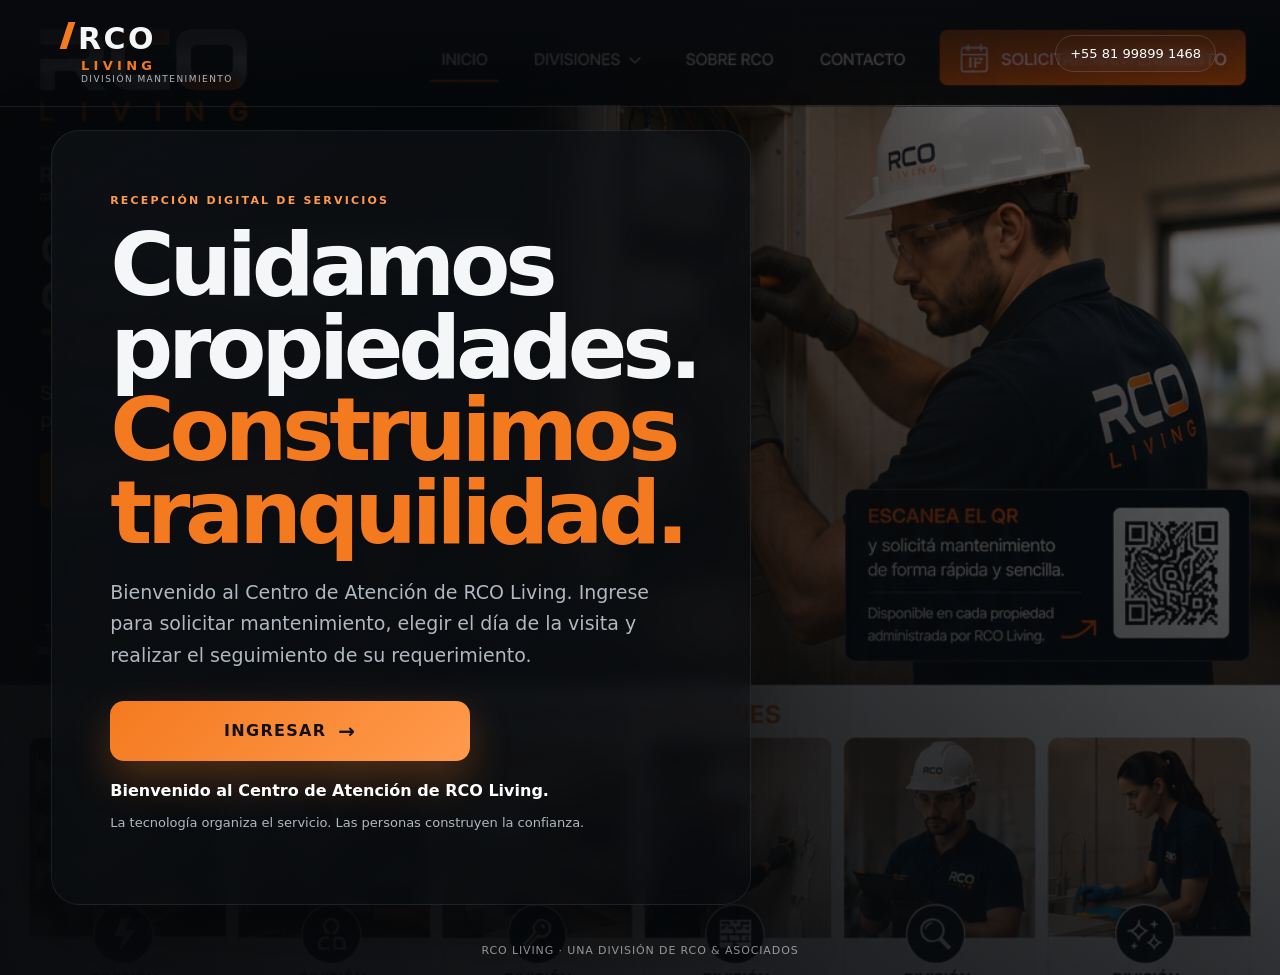
==== index.html @ e739c93b "Add files via upload" ====
<!DOCTYPE html>
<html lang="es">
<head>
  <meta charset="UTF-8" />
  <meta name="viewport" content="width=device-width, initial-scale=1.0" />
  <meta name="theme-color" content="#080a0d" />
  <title>RCO Living | División Mantenimiento</title>
  <style>
    :root {
      --bg: #080a0d;
      --orange: #f47a20;
      --orange2: #ff9a4d;
      --text: #f5f6f7;
      --muted: #b2b8bf;
      font-family: Inter, ui-sans-serif, system-ui, -apple-system, BlinkMacSystemFont, "Segoe UI", sans-serif;
    }
    * { box-sizing: border-box; }
    html, body { margin: 0; min-height: 100%; background: var(--bg); color: var(--text); }
    body { overflow-x: hidden; }
    .landing {
      min-height: 100vh;
      position: relative;
      display: grid;
      place-items: center;
      isolation: isolate;
      background:
        linear-gradient(90deg, rgba(5,7,9,.94) 0%, rgba(5,7,9,.77) 42%, rgba(5,7,9,.35) 100%),
        radial-gradient(circle at 65% 25%, rgba(244,122,32,.12), transparent 34%),
        url("portada-rco-living.png") center top / cover no-repeat;
    }
    .landing::after {
      content: "";
      position: absolute;
      inset: 0;
      background: linear-gradient(180deg, rgba(8,10,13,.16), rgba(8,10,13,.72));
      z-index: -1;
    }
    .top {
      position: absolute;
      top: 0;
      left: 0;
      right: 0;
      display: flex;
      justify-content: space-between;
      align-items: center;
      padding: 22px max(5vw, 24px);
      border-bottom: 1px solid rgba(255,255,255,.08);
      background: linear-gradient(180deg, rgba(8,10,13,.82), transparent);
    }
    .brand { display: grid; line-height: 1; }
    .brand-rco { font-size: 30px; letter-spacing: .08em; font-weight: 900; }
    .brand-rco i {
      display: inline-block; width: 7px; height: 27px; margin-right: 7px;
      transform: skew(-18deg); background: var(--orange);
    }
    .brand-living {
      margin: 5px 0 3px 17px; color: var(--orange); font-weight: 800;
      letter-spacing: .33em; font-size: 13px;
    }
    .brand small {
      margin-left: 17px; color: var(--muted); font-size: 9px;
      letter-spacing: .16em; text-transform: uppercase;
    }
    .phone { color: #fff; font-size: 13px; border: 1px solid rgba(255,255,255,.14); padding: 10px 14px; border-radius: 999px; text-decoration: none; backdrop-filter: blur(8px); }
    .content {
      width: min(1180px, 92vw);
      padding: 130px 0 70px;
      display: grid;
      grid-template-columns: minmax(0, 700px) 1fr;
      align-items: center;
      gap: 40px;
    }
    .copy {
      max-width: 700px;
      padding: clamp(28px, 5vw, 58px);
      border: 1px solid rgba(255,255,255,.08);
      background: linear-gradient(145deg, rgba(14,17,21,.84), rgba(9,11,14,.53));
      box-shadow: 0 30px 90px rgba(0,0,0,.35);
      backdrop-filter: blur(10px);
      border-radius: 28px;
    }
    .eyebrow {
      color: var(--orange2); text-transform: uppercase; letter-spacing: .2em;
      font-size: 11px; font-weight: 800;
    }
    h1 {
      margin: 16px 0 22px;
      font-size: clamp(48px, 7vw, 88px);
      line-height: .94;
      letter-spacing: -.06em;
    }
    h1 strong { color: var(--orange); }
    .lead {
      max-width: 620px;
      color: var(--muted);
      font-size: clamp(16px, 2vw, 19px);
      line-height: 1.65;
      margin: 0 0 30px;
    }
    .enter {
      display: inline-flex;
      align-items: center;
      justify-content: center;
      min-width: min(360px, 100%);
      padding: 18px 34px;
      border-radius: 14px;
      color: #111;
      background: linear-gradient(135deg, var(--orange), var(--orange2));
      font-weight: 900;
      letter-spacing: .08em;
      text-decoration: none;
      box-shadow: 0 18px 40px rgba(244,122,32,.28);
      transition: transform .22s ease, box-shadow .22s ease;
    }
    .enter:hover { transform: translateY(-3px); box-shadow: 0 24px 52px rgba(244,122,32,.36); }
    .enter span { margin-left: 12px; font-size: 20px; }
    .welcome { margin: 20px 0 6px; color: #fff; font-weight: 700; }
    .motto { color: var(--muted); font-size: 13px; line-height: 1.55; max-width: 540px; }
    .bottom-note {
      position: absolute;
      bottom: 18px;
      left: 50%;
      transform: translateX(-50%);
      color: rgba(255,255,255,.55);
      font-size: 11px;
      letter-spacing: .08em;
      text-transform: uppercase;
      text-align: center;
      width: 90%;
    }
    .fade { animation: reveal .85s ease both; }
    @keyframes reveal {
      from { opacity: 0; transform: translateY(16px); }
      to { opacity: 1; transform: none; }
    }
    @media (max-width: 760px) {
      .landing {
        background:
          linear-gradient(180deg, rgba(5,7,9,.68), rgba(5,7,9,.94)),
          url("portada-rco-living.png") center top / cover no-repeat;
      }
      .phone { font-size: 0; width: 42px; height: 42px; padding: 0; display: grid; place-items: center; }
      .phone::after { content: "◉"; font-size: 20px; color: var(--orange); }
      .content { grid-template-columns: 1fr; padding-top: 120px; }
      .copy { padding: 28px 22px; }
      h1 { font-size: 52px; }
      .bottom-note { display: none; }
    }
  </style>
</head>
<body>
  <main class="landing">
    <header class="top">
      <div class="brand" aria-label="RCO Living">
        <span class="brand-rco"><i></i>RCO</span>
        <span class="brand-living">LIVING</span>
        <small>División Mantenimiento</small>
      </div>
      <a class="phone" href="tel:+5581998991468">+55 81 99899 1468</a>
    </header>

    <section class="content">
      <div class="copy fade">
        <span class="eyebrow">Recepción digital de servicios</span>
        <h1>Cuidamos propiedades.<br><strong>Construimos tranquilidad.</strong></h1>
        <p class="lead">
          Bienvenido al Centro de Atención de RCO Living. Ingrese para solicitar mantenimiento,
          elegir el día de la visita y realizar el seguimiento de su requerimiento.
        </p>

        <a id="enterButton" class="enter" href="solicitud.html">
          INGRESAR <span>→</span>
        </a>

        <p class="welcome">Bienvenido al Centro de Atención de RCO Living.</p>
        <p class="motto">La tecnología organiza el servicio. Las personas construyen la confianza.</p>
      </div>
    </section>

    <div class="bottom-note">RCO Living · Una división de RCO & Asociados</div>
  </main>

  <script>
    const params = new URLSearchParams(location.search);
    const property = params.get("propiedad");
    const button = document.getElementById("enterButton");
    if (property) {
      button.textContent = "INGRESAR AL CENTRO DE ATENCIÓN →";
      button.href = `solicitud.html?propiedad=${encodeURIComponent(property)}`;
    }
  </script>
</body>
</html>
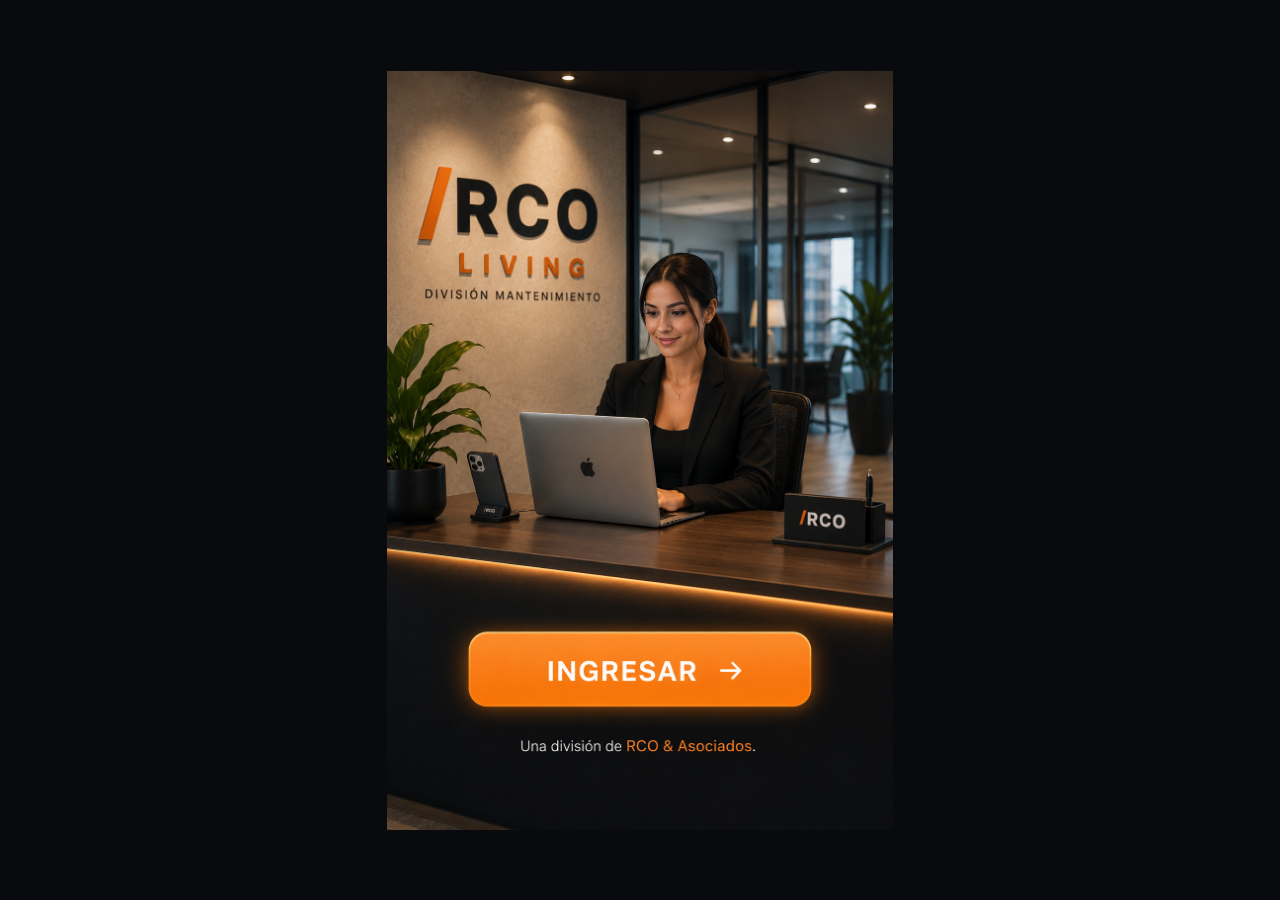
==== commit 4001c05d: "Add files via upload" ====
--- a/index.html
+++ b/index.html
@@ -1,193 +1,31 @@
 <!DOCTYPE html>
 <html lang="es">
 <head>
-  <meta charset="UTF-8" />
-  <meta name="viewport" content="width=device-width, initial-scale=1.0" />
-  <meta name="theme-color" content="#080a0d" />
-  <title>RCO Living | División Mantenimiento</title>
+  <meta charset="UTF-8">
+  <meta name="viewport" content="width=device-width, initial-scale=1">
+  <title>RCO Living</title>
   <style>
-    :root {
-      --bg: #080a0d;
-      --orange: #f47a20;
-      --orange2: #ff9a4d;
-      --text: #f5f6f7;
-      --muted: #b2b8bf;
-      font-family: Inter, ui-sans-serif, system-ui, -apple-system, BlinkMacSystemFont, "Segoe UI", sans-serif;
+    *{box-sizing:border-box}
+    html,body{margin:0;min-height:100%;background:#080a0d;font-family:Inter,Arial,sans-serif}
+    .cover{min-height:100vh;display:grid;place-items:center;background:#080a0d;padding:0}
+    .poster{position:relative;width:min(100vw,768px);aspect-ratio:768/1365;background:url("portada-oficial.png") center/contain no-repeat}
+    .enter-hit{
+      position:absolute;left:16%;right:16%;top:73%;height:10%;
+      border:0;border-radius:26px;background:transparent;cursor:pointer;
+      text-indent:-9999px;overflow:hidden;
     }
-    * { box-sizing: border-box; }
-    html, body { margin: 0; min-height: 100%; background: var(--bg); color: var(--text); }
-    body { overflow-x: hidden; }
-    .landing {
-      min-height: 100vh;
-      position: relative;
-      display: grid;
-      place-items: center;
-      isolation: isolate;
-      background:
-        linear-gradient(90deg, rgba(5,7,9,.94) 0%, rgba(5,7,9,.77) 42%, rgba(5,7,9,.35) 100%),
-        radial-gradient(circle at 65% 25%, rgba(244,122,32,.12), transparent 34%),
-        url("portada-rco-living.png") center top / cover no-repeat;
-    }
-    .landing::after {
-      content: "";
-      position: absolute;
-      inset: 0;
-      background: linear-gradient(180deg, rgba(8,10,13,.16), rgba(8,10,13,.72));
-      z-index: -1;
-    }
-    .top {
-      position: absolute;
-      top: 0;
-      left: 0;
-      right: 0;
-      display: flex;
-      justify-content: space-between;
-      align-items: center;
-      padding: 22px max(5vw, 24px);
-      border-bottom: 1px solid rgba(255,255,255,.08);
-      background: linear-gradient(180deg, rgba(8,10,13,.82), transparent);
-    }
-    .brand { display: grid; line-height: 1; }
-    .brand-rco { font-size: 30px; letter-spacing: .08em; font-weight: 900; }
-    .brand-rco i {
-      display: inline-block; width: 7px; height: 27px; margin-right: 7px;
-      transform: skew(-18deg); background: var(--orange);
-    }
-    .brand-living {
-      margin: 5px 0 3px 17px; color: var(--orange); font-weight: 800;
-      letter-spacing: .33em; font-size: 13px;
-    }
-    .brand small {
-      margin-left: 17px; color: var(--muted); font-size: 9px;
-      letter-spacing: .16em; text-transform: uppercase;
-    }
-    .phone { color: #fff; font-size: 13px; border: 1px solid rgba(255,255,255,.14); padding: 10px 14px; border-radius: 999px; text-decoration: none; backdrop-filter: blur(8px); }
-    .content {
-      width: min(1180px, 92vw);
-      padding: 130px 0 70px;
-      display: grid;
-      grid-template-columns: minmax(0, 700px) 1fr;
-      align-items: center;
-      gap: 40px;
-    }
-    .copy {
-      max-width: 700px;
-      padding: clamp(28px, 5vw, 58px);
-      border: 1px solid rgba(255,255,255,.08);
-      background: linear-gradient(145deg, rgba(14,17,21,.84), rgba(9,11,14,.53));
-      box-shadow: 0 30px 90px rgba(0,0,0,.35);
-      backdrop-filter: blur(10px);
-      border-radius: 28px;
-    }
-    .eyebrow {
-      color: var(--orange2); text-transform: uppercase; letter-spacing: .2em;
-      font-size: 11px; font-weight: 800;
-    }
-    h1 {
-      margin: 16px 0 22px;
-      font-size: clamp(48px, 7vw, 88px);
-      line-height: .94;
-      letter-spacing: -.06em;
-    }
-    h1 strong { color: var(--orange); }
-    .lead {
-      max-width: 620px;
-      color: var(--muted);
-      font-size: clamp(16px, 2vw, 19px);
-      line-height: 1.65;
-      margin: 0 0 30px;
-    }
-    .enter {
-      display: inline-flex;
-      align-items: center;
-      justify-content: center;
-      min-width: min(360px, 100%);
-      padding: 18px 34px;
-      border-radius: 14px;
-      color: #111;
-      background: linear-gradient(135deg, var(--orange), var(--orange2));
-      font-weight: 900;
-      letter-spacing: .08em;
-      text-decoration: none;
-      box-shadow: 0 18px 40px rgba(244,122,32,.28);
-      transition: transform .22s ease, box-shadow .22s ease;
-    }
-    .enter:hover { transform: translateY(-3px); box-shadow: 0 24px 52px rgba(244,122,32,.36); }
-    .enter span { margin-left: 12px; font-size: 20px; }
-    .welcome { margin: 20px 0 6px; color: #fff; font-weight: 700; }
-    .motto { color: var(--muted); font-size: 13px; line-height: 1.55; max-width: 540px; }
-    .bottom-note {
-      position: absolute;
-      bottom: 18px;
-      left: 50%;
-      transform: translateX(-50%);
-      color: rgba(255,255,255,.55);
-      font-size: 11px;
-      letter-spacing: .08em;
-      text-transform: uppercase;
-      text-align: center;
-      width: 90%;
-    }
-    .fade { animation: reveal .85s ease both; }
-    @keyframes reveal {
-      from { opacity: 0; transform: translateY(16px); }
-      to { opacity: 1; transform: none; }
-    }
-    @media (max-width: 760px) {
-      .landing {
-        background:
-          linear-gradient(180deg, rgba(5,7,9,.68), rgba(5,7,9,.94)),
-          url("portada-rco-living.png") center top / cover no-repeat;
-      }
-      .phone { font-size: 0; width: 42px; height: 42px; padding: 0; display: grid; place-items: center; }
-      .phone::after { content: "◉"; font-size: 20px; color: var(--orange); }
-      .content { grid-template-columns: 1fr; padding-top: 120px; }
-      .copy { padding: 28px 22px; }
-      h1 { font-size: 52px; }
-      .bottom-note { display: none; }
+    .enter-hit:focus-visible{outline:4px solid #fff;outline-offset:5px}
+    .enter-hit:active{transform:scale(.985)}
+    @media(min-width:900px){
+      .poster{height:100vh;width:auto;max-width:100vw}
     }
   </style>
 </head>
 <body>
-  <main class="landing">
-    <header class="top">
-      <div class="brand" aria-label="RCO Living">
-        <span class="brand-rco"><i></i>RCO</span>
-        <span class="brand-living">LIVING</span>
-        <small>División Mantenimiento</small>
-      </div>
-      <a class="phone" href="tel:+5581998991468">+55 81 99899 1468</a>
-    </header>
-
-    <section class="content">
-      <div class="copy fade">
-        <span class="eyebrow">Recepción digital de servicios</span>
-        <h1>Cuidamos propiedades.<br><strong>Construimos tranquilidad.</strong></h1>
-        <p class="lead">
-          Bienvenido al Centro de Atención de RCO Living. Ingrese para solicitar mantenimiento,
-          elegir el día de la visita y realizar el seguimiento de su requerimiento.
-        </p>
-
-        <a id="enterButton" class="enter" href="solicitud.html">
-          INGRESAR <span>→</span>
-        </a>
-
-        <p class="welcome">Bienvenido al Centro de Atención de RCO Living.</p>
-        <p class="motto">La tecnología organiza el servicio. Las personas construyen la confianza.</p>
-      </div>
+  <main class="cover">
+    <section class="poster" aria-label="Portada oficial RCO Living">
+      <a class="enter-hit" href="acceso.html" aria-label="Ingresar al Centro de Atención de RCO Living">Ingresar</a>
     </section>
-
-    <div class="bottom-note">RCO Living · Una división de RCO & Asociados</div>
   </main>
-
-  <script>
-    const params = new URLSearchParams(location.search);
-    const property = params.get("propiedad");
-    const button = document.getElementById("enterButton");
-    if (property) {
-      button.textContent = "INGRESAR AL CENTRO DE ATENCIÓN →";
-      button.href = `solicitud.html?propiedad=${encodeURIComponent(property)}`;
-    }
-  </script>
 </body>
 </html>
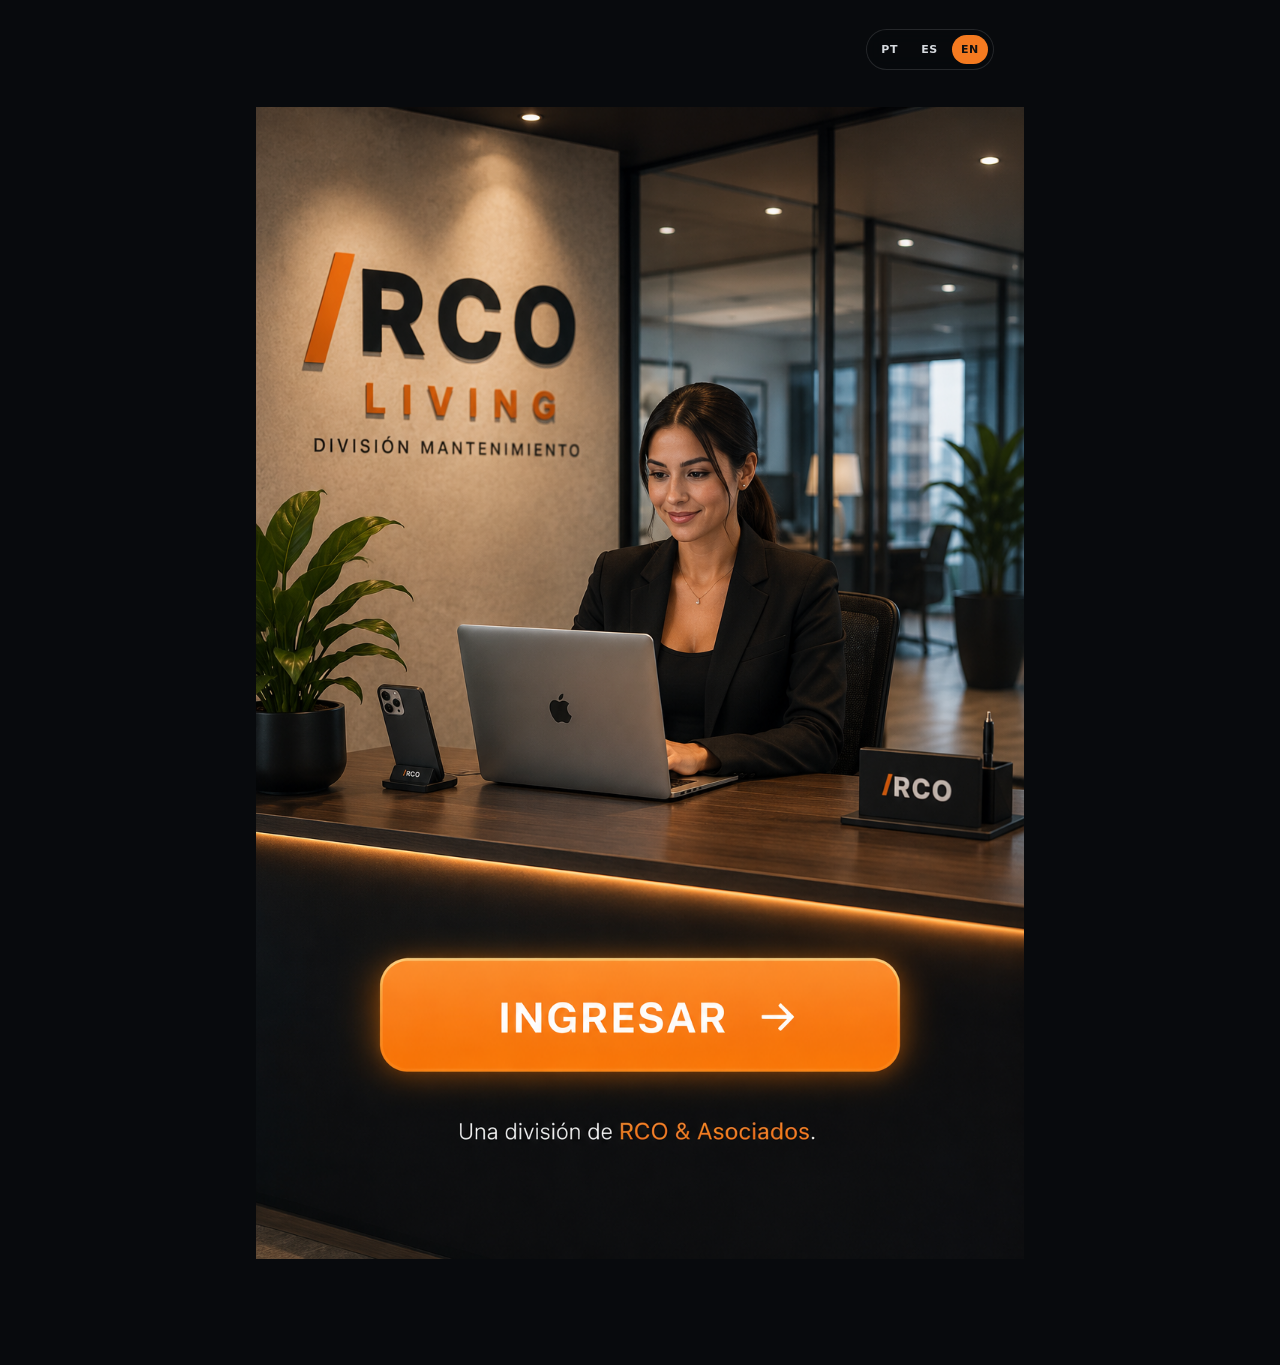
==== commit 21b001db: "Add files via upload" ====
--- a/index.html
+++ b/index.html
@@ -3,29 +3,29 @@
 <head>
   <meta charset="UTF-8">
   <meta name="viewport" content="width=device-width, initial-scale=1">
+  <meta name="theme-color" content="#080a0d">
   <title>RCO Living</title>
-  <style>
-    *{box-sizing:border-box}
-    html,body{margin:0;min-height:100%;background:#080a0d;font-family:Inter,Arial,sans-serif}
-    .cover{min-height:100vh;display:grid;place-items:center;background:#080a0d;padding:0}
-    .poster{position:relative;width:min(100vw,768px);aspect-ratio:768/1365;background:url("portada-oficial.png") center/contain no-repeat}
-    .enter-hit{
-      position:absolute;left:16%;right:16%;top:73%;height:10%;
-      border:0;border-radius:26px;background:transparent;cursor:pointer;
-      text-indent:-9999px;overflow:hidden;
-    }
-    .enter-hit:focus-visible{outline:4px solid #fff;outline-offset:5px}
-    .enter-hit:active{transform:scale(.985)}
-    @media(min-width:900px){
-      .poster{height:100vh;width:auto;max-width:100vw}
-    }
-  </style>
+  <link rel="stylesheet" href="sistema.css">
 </head>
-<body>
+<body class="landing-body">
   <main class="cover">
-    <section class="poster" aria-label="Portada oficial RCO Living">
-      <a class="enter-hit" href="acceso.html" aria-label="Ingresar al Centro de Atención de RCO Living">Ingresar</a>
+    <section class="poster" aria-label="RCO Living">
+      <div class="lang-floating" aria-label="Selector de idioma">
+        <button data-lang="pt">PT</button>
+        <button data-lang="es">ES</button>
+        <button data-lang="en">EN</button>
+      </div>
+      <a class="enter-hit" href="acceso.html" data-i18n-aria="enterAria">
+        <span data-i18n="enter">INGRESAR</span>
+      </a>
     </section>
   </main>
+  <script src="i18n.js"></script>
+  <script>
+    RCO_I18N.init();
+    const link = document.querySelector('.enter-hit');
+    const params = new URLSearchParams(location.search);
+    if (params.get('propiedad')) link.href = `acceso.html?propiedad=${encodeURIComponent(params.get('propiedad'))}`;
+  </script>
 </body>
 </html>
--- a/sistema.css
+++ b/sistema.css
@@ -0,0 +1,56 @@
+:root{
+  --bg:#080a0d;--panel:#11151a;--panel2:#171c22;--text:#f4f5f6;
+  --muted:#aab0b7;--line:rgba(255,255,255,.10);--orange:#f47a20;
+  --orange2:#ff9a4d;--red:#e73535;--green:#3bb273;--yellow:#e7b44b;
+  --shadow:0 24px 70px rgba(0,0,0,.35);
+  font-family:Inter,ui-sans-serif,system-ui,-apple-system,BlinkMacSystemFont,"Segoe UI",sans-serif
+}
+*{box-sizing:border-box}html{scroll-behavior:smooth}body{margin:0;background:radial-gradient(circle at 70% 0,rgba(244,122,32,.08),transparent 30%),var(--bg);color:var(--text)}
+a{color:inherit;text-decoration:none}button,input,textarea,select{font:inherit}
+.landing-body{overflow-x:hidden}
+.cover{min-height:100vh;display:grid;place-items:center;background:#080a0d}
+.poster{position:relative;width:min(100vw,768px);aspect-ratio:768/1365;background:url("portada-oficial.png") center/contain no-repeat}
+.enter-hit{position:absolute;left:16%;right:16%;top:73%;height:10%;border:0;border-radius:26px;background:transparent;cursor:pointer;text-indent:-9999px;overflow:hidden}
+.enter-hit:focus-visible{outline:4px solid #fff;outline-offset:5px}.enter-hit:active{transform:scale(.985)}
+.lang-floating{position:absolute;top:2.1%;right:4%;display:flex;gap:5px;padding:5px;background:rgba(8,10,13,.62);border:1px solid rgba(255,255,255,.12);border-radius:999px;backdrop-filter:blur(9px);z-index:5}
+.lang-floating button,.lang-switch button{border:0;background:transparent;color:#d7dbe0;font-size:11px;font-weight:900;letter-spacing:.06em;padding:8px 9px;border-radius:999px;cursor:pointer}
+.lang-floating button.active,.lang-switch button.active{background:var(--orange);color:#111}
+.topbar{min-height:88px;padding:12px max(4vw,22px);display:flex;align-items:center;justify-content:space-between;border-bottom:1px solid var(--line);background:rgba(8,10,13,.94);backdrop-filter:blur(14px);position:sticky;top:0;z-index:20}
+.logo{height:64px;width:auto;display:block;border-radius:3px}
+.top-actions{display:flex;gap:10px;align-items:center}.lang-switch{display:flex;gap:3px;border:1px solid var(--line);padding:3px;border-radius:999px}
+.whatsapp{font-size:13px;color:var(--muted);border:1px solid var(--line);padding:10px 14px;border-radius:999px}
+.shell{width:min(1120px,92vw);margin:0 auto;padding:48px 0 75px}
+.eyebrow{color:var(--orange2);text-transform:uppercase;letter-spacing:.18em;font-size:11px;font-weight:800}
+h1{font-size:clamp(38px,6vw,66px);line-height:1;margin:14px 0 18px;letter-spacing:-.045em}
+h2{letter-spacing:-.025em}.lead{color:var(--muted);font-size:17px;line-height:1.65;max-width:760px}
+.panel{margin-top:30px;background:rgba(17,21,26,.95);border:1px solid var(--line);border-radius:26px;padding:clamp(22px,5vw,44px);box-shadow:var(--shadow)}
+.choice-grid{display:grid;grid-template-columns:1fr 1fr;gap:18px;margin-top:26px}
+.choice{border:1px solid var(--line);background:var(--panel2);border-radius:20px;padding:26px;display:flex;flex-direction:column;min-height:245px;transition:.2s}
+.choice:hover{transform:translateY(-3px);border-color:rgba(244,122,32,.6)}.choice .icon{font-size:34px;margin-bottom:14px}.choice h2{margin:0 0 10px;font-size:26px}.choice p{color:var(--muted);line-height:1.55;margin:0 0 22px}
+.btn{margin-top:auto;display:inline-flex;align-items:center;justify-content:center;border:0;border-radius:13px;padding:15px 20px;font-weight:850;cursor:pointer}
+.btn.primary{background:linear-gradient(135deg,var(--orange),var(--orange2));color:#111}.btn.secondary{border:1px solid var(--line);background:transparent;color:#fff}.btn.danger{background:var(--red);color:#fff}
+.back{display:inline-flex;margin-bottom:22px;color:var(--muted)}
+.form-grid{display:grid;grid-template-columns:1fr 1fr;gap:18px}.wide{grid-column:1/-1}
+label{display:grid;gap:8px;font-size:13px;font-weight:700;color:#dce0e3}
+input,textarea,select{width:100%;background:#0b0f13;border:1px solid var(--line);border-radius:13px;color:white;padding:15px 16px;outline:none}
+input:focus,textarea:focus,select:focus{border-color:var(--orange);box-shadow:0 0 0 3px rgba(244,122,32,.12)}
+textarea{min-height:135px;resize:vertical}.status{margin-top:16px;padding:15px;border-radius:13px;background:rgba(244,122,32,.07);border:1px solid rgba(244,122,32,.25);color:#ffd4b6;display:none}
+.demo-client{margin-top:22px;border-top:1px solid var(--line);padding-top:20px;color:var(--muted);font-size:13px;line-height:1.6}
+.footer{border-top:1px solid var(--line);padding:26px max(4vw,22px);color:var(--muted);font-size:12px;display:flex;justify-content:space-between;gap:20px}
+.property-grid,.service-grid,.shift-grid,.priority-grid,.asset-grid,.kpi-grid{display:grid;gap:14px}
+.property-grid{grid-template-columns:repeat(3,1fr)}.service-grid{grid-template-columns:repeat(4,1fr)}.shift-grid{grid-template-columns:1fr 1fr}.priority-grid{grid-template-columns:repeat(3,1fr)}.asset-grid{grid-template-columns:repeat(3,1fr)}.kpi-grid{grid-template-columns:repeat(4,1fr)}
+.select-card,.asset-card,.kpi{border:1px solid var(--line);background:var(--panel2);border-radius:16px;padding:18px}
+.select-card{cursor:pointer;display:block}.select-card input{position:absolute;opacity:0}.select-card:has(input:checked){border-color:var(--orange);background:rgba(244,122,32,.08);box-shadow:0 0 0 2px rgba(244,122,32,.12)}
+.select-card strong,.asset-card strong{display:block;margin-bottom:6px}.select-card small,.asset-card small{color:var(--muted);line-height:1.4}.urgent:has(input:checked){border-color:var(--red);background:rgba(231,53,53,.09)}
+.form-actions{display:flex;justify-content:flex-end;gap:12px;margin-top:28px}
+.success{display:none;text-align:center;padding:30px}.tracking{font-size:clamp(25px,5vw,40px);color:var(--orange2);font-weight:900;border:1px solid var(--orange);padding:18px;border-radius:14px;margin:18px 0}
+.kpi span{display:block;color:var(--muted);font-size:12px;text-transform:uppercase;letter-spacing:.08em}.kpi strong{display:block;font-size:32px;margin-top:8px}.kpi.red strong{color:#ff8585}.kpi.orange strong{color:var(--orange2)}.kpi.green strong{color:#79d7a8}
+.table-wrap{overflow:auto;border:1px solid var(--line);border-radius:16px;margin-top:18px}table{width:100%;border-collapse:collapse;min-width:760px}th,td{text-align:left;padding:14px;border-bottom:1px solid var(--line);font-size:13px}th{color:var(--muted);font-size:11px;text-transform:uppercase;letter-spacing:.07em}.badge{display:inline-block;padding:5px 9px;border-radius:999px;font-size:11px;font-weight:800;background:#252b32}.badge.urgent{background:rgba(231,53,53,.17);color:#ff9999}.badge.done{background:rgba(59,178,115,.16);color:#8ee2b7}
+.tabs{display:flex;flex-wrap:wrap;gap:8px;margin-top:20px}.tabs button{border:1px solid var(--line);background:transparent;color:var(--muted);padding:10px 13px;border-radius:999px;cursor:pointer}.tabs button.active{background:var(--orange);color:#111;border-color:var(--orange)}
+.tab{display:none}.tab.active{display:block}
+.timeline{display:grid;gap:12px;margin-top:18px}.timeline-item{border-left:3px solid var(--orange);padding:10px 15px;background:rgba(255,255,255,.025);border-radius:0 12px 12px 0}.timeline-item small{color:var(--muted)}
+.admin-link{position:fixed;right:14px;bottom:14px;width:44px;height:44px;border-radius:50%;display:grid;place-items:center;background:#11161b;border:1px solid var(--line);color:var(--orange);font-weight:900;z-index:30}
+@media(max-width:820px){
+  .logo{height:52px}.whatsapp{display:none}.choice-grid,.form-grid,.property-grid,.service-grid,.priority-grid,.asset-grid,.kpi-grid{grid-template-columns:1fr}.shift-grid{grid-template-columns:1fr 1fr}
+  .choice{min-height:210px}.shell{padding-top:34px}.footer{flex-direction:column;text-align:center}.lang-switch button{padding:7px}
+}
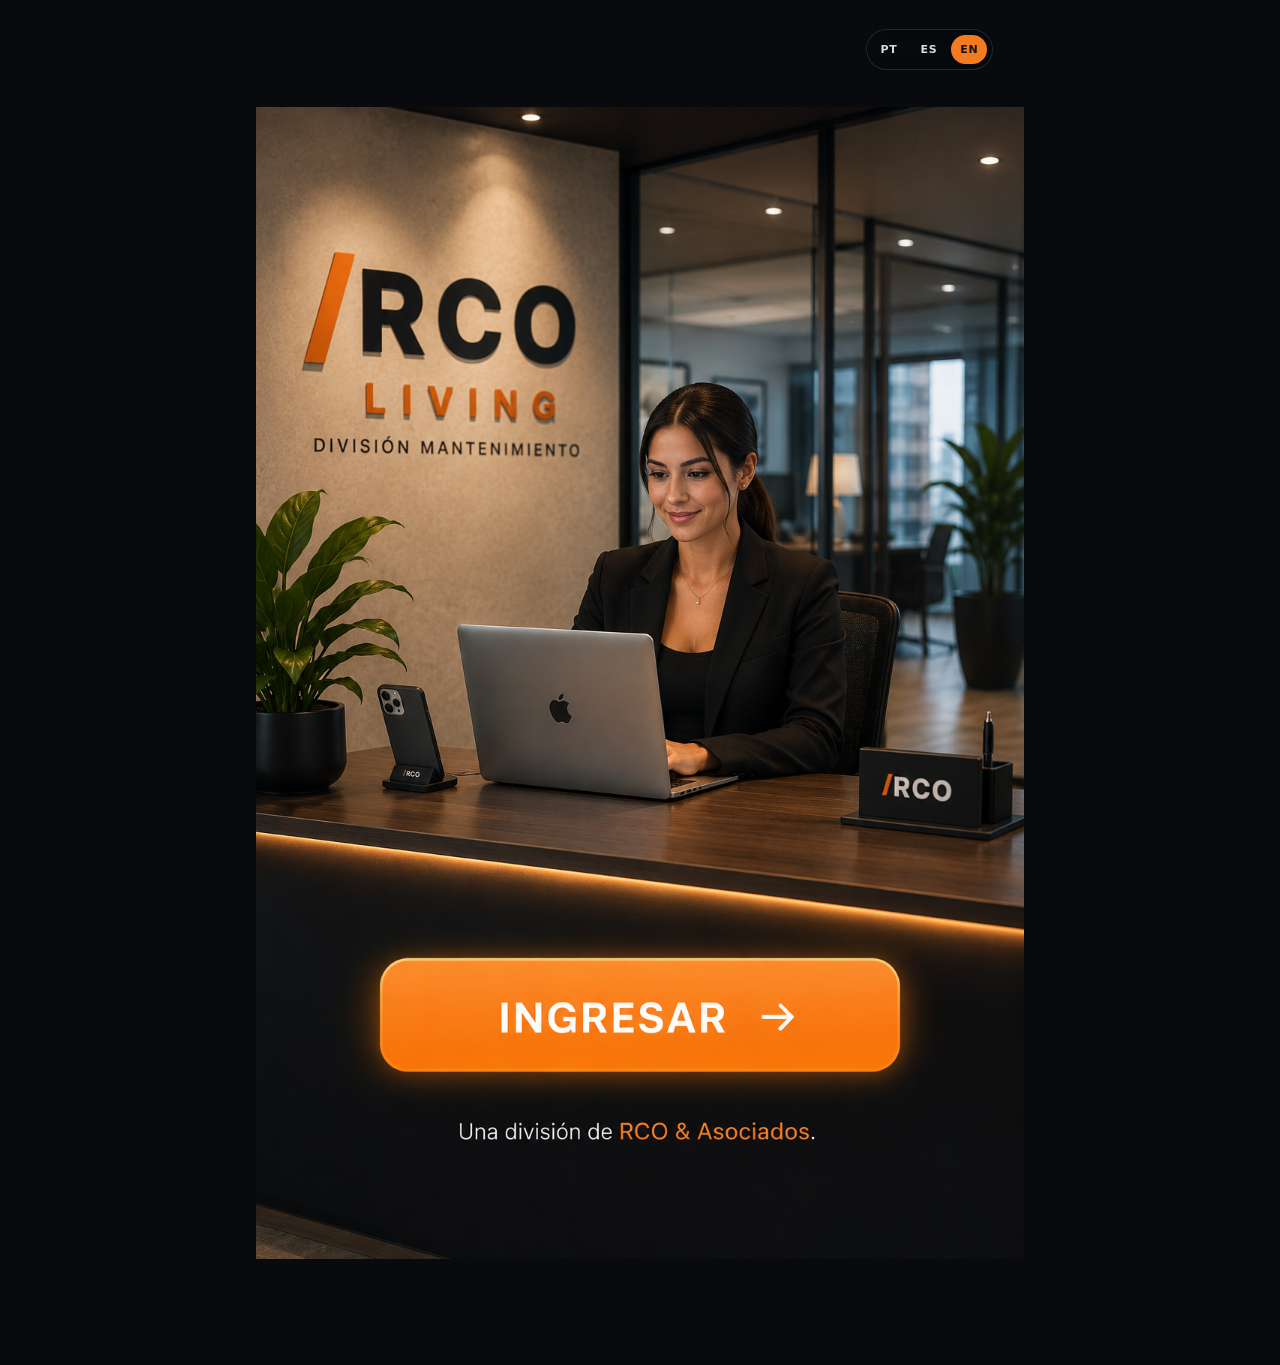
==== commit f8f4ae10: "Add files via upload" ====
--- a/index.html
+++ b/index.html
@@ -1,11 +1,14 @@
 <!DOCTYPE html>
 <html lang="es">
 <head>
+<meta name="description" content="RCO Living, división operativa de RCO & Asociados para mantenimiento, administración y cuidado integral de propiedades.">
   <meta charset="UTF-8">
   <meta name="viewport" content="width=device-width, initial-scale=1">
   <meta name="theme-color" content="#080a0d">
   <title>RCO Living</title>
   <link rel="stylesheet" href="sistema.css">
+<link rel="icon" href="logo-rco-living.png">
+<link rel="manifest" href="site.webmanifest">
 </head>
 <body class="landing-body">
   <main class="cover">
@@ -15,7 +18,7 @@
         <button data-lang="es">ES</button>
         <button data-lang="en">EN</button>
       </div>
-      <a class="enter-hit" href="acceso.html" data-i18n-aria="enterAria">
+      <a class="enter-hit" href="divisiones.html" data-i18n-aria="enterAria">
         <span data-i18n="enter">INGRESAR</span>
       </a>
     </section>
@@ -25,7 +28,8 @@
     RCO_I18N.init();
     const link = document.querySelector('.enter-hit');
     const params = new URLSearchParams(location.search);
-    if (params.get('propiedad')) link.href = `acceso.html?propiedad=${encodeURIComponent(params.get('propiedad'))}`;
+    if (params.get('propiedad')) link.href = `divisiones.html?propiedad=${encodeURIComponent(params.get('propiedad'))}`;
   </script>
+<script src="app.js"></script>
 </body>
 </html>
--- a/sistema.css
+++ b/sistema.css
@@ -54,3 +54,64 @@
   .logo{height:52px}.whatsapp{display:none}.choice-grid,.form-grid,.property-grid,.service-grid,.priority-grid,.asset-grid,.kpi-grid{grid-template-columns:1fr}.shift-grid{grid-template-columns:1fr 1fr}
   .choice{min-height:210px}.shell{padding-top:34px}.footer{flex-direction:column;text-align:center}.lang-switch button{padding:7px}
 }
+
+.panel-access{position:fixed;right:15px;bottom:15px;width:48px;height:48px;border-radius:50%;display:grid;place-items:center;background:#11161b;border:1px solid rgba(255,255,255,.14);color:#f47a20;font-weight:950;box-shadow:0 12px 35px rgba(0,0,0,.38);z-index:80}
+.ops-layout{display:grid;grid-template-columns:245px minmax(0,1fr);min-height:calc(100vh - 88px)}
+.ops-sidebar{border-right:1px solid var(--line);padding:22px 15px;background:#0b0e12;position:sticky;top:88px;height:calc(100vh - 88px)}
+.ops-nav{display:grid;gap:7px}.ops-nav button{border:0;background:transparent;color:var(--muted);text-align:left;padding:12px 14px;border-radius:12px;cursor:pointer;font-weight:760}.ops-nav button.active,.ops-nav button:hover{background:rgba(244,122,32,.12);color:#fff}
+.ops-main{padding:34px;min-width:0}.ops-hello{display:flex;justify-content:space-between;gap:20px;align-items:flex-start;margin-bottom:25px}
+.system-pills{display:flex;flex-wrap:wrap;gap:8px}.system-pill{padding:8px 11px;border-radius:999px;border:1px solid var(--line);color:var(--muted);font-size:11px}.system-pill.online{color:#91e2b8;border-color:rgba(59,178,115,.35);background:rgba(59,178,115,.08)}
+.ops-kpis{display:grid;grid-template-columns:repeat(5,1fr);gap:13px}.ops-kpi{border:1px solid var(--line);border-radius:17px;padding:18px;background:linear-gradient(145deg,#171c22,#101419)}.ops-kpi span{display:block;color:var(--muted);font-size:11px;text-transform:uppercase;letter-spacing:.08em}.ops-kpi strong{display:block;font-size:31px;margin-top:7px}.ops-kpi.alert strong{color:#ff8787}.ops-kpi.good strong{color:#8bdcb3}.ops-kpi.orange strong{color:var(--orange2)}
+.ops-grid{display:grid;grid-template-columns:minmax(0,1.7fr) minmax(280px,.8fr);gap:18px;margin-top:18px}.ops-card{border:1px solid var(--line);background:#11151a;border-radius:20px;padding:20px;box-shadow:var(--shadow)}.ops-card-head{display:flex;justify-content:space-between;align-items:center;gap:14px;margin-bottom:16px}.ops-card h2{margin:0;font-size:22px}
+.filters{display:flex;flex-wrap:wrap;gap:7px}.filter-btn{border:1px solid var(--line);background:transparent;color:var(--muted);padding:8px 10px;border-radius:999px;cursor:pointer;font-size:11px;font-weight:800}.filter-btn.active{background:var(--orange);color:#111;border-color:var(--orange)}
+.request-list{display:grid;gap:10px}.request-row{border:1px solid var(--line);background:#0d1115;border-radius:15px;padding:15px;display:grid;grid-template-columns:1.1fr .9fr .8fr .85fr auto;gap:12px;align-items:center}.request-row.urgent-row{border-color:rgba(231,53,53,.55);box-shadow:inset 4px 0 0 #e73535}.request-meta small,.request-cell small{display:block;color:var(--muted);margin-bottom:3px}.request-meta strong{font-size:14px}.request-cell{font-size:13px}.request-actions{display:flex;gap:6px}.icon-btn{border:1px solid var(--line);background:#151b21;color:white;border-radius:10px;padding:8px 10px;cursor:pointer}
+.activity{display:grid;gap:11px}.activity-item{display:grid;grid-template-columns:56px 1fr;gap:10px;border-left:2px solid var(--orange);padding:7px 0 7px 12px}.activity-item time{color:var(--orange2);font-size:12px;font-weight:850}.activity-item p{margin:0;color:#d9dde1;font-size:13px;line-height:1.45}.activity-item small{color:var(--muted)}
+.health-grid{display:grid;grid-template-columns:1fr 1fr;gap:10px}.health-item{border:1px solid var(--line);border-radius:14px;padding:14px;background:#0d1115}.health-item strong{display:block;font-size:24px}.health-item span{color:var(--muted);font-size:11px}
+.ia-card{position:relative;overflow:hidden;background:radial-gradient(circle at 80% 20%,rgba(244,122,32,.22),transparent 38%),#11151a}.ia-card::after{content:"IA";position:absolute;right:14px;bottom:-18px;font-size:85px;font-weight:950;color:rgba(255,255,255,.035)}
+.ops-section{display:none}.ops-section.active{display:block}.drawer{position:fixed;inset:0;background:rgba(0,0,0,.72);z-index:100;display:grid;place-items:end;backdrop-filter:blur(6px)}.drawer[hidden]{display:none}.drawer-panel{height:100%;width:min(520px,100%);background:#101419;border-left:1px solid var(--line);padding:26px;overflow:auto}.drawer-head{display:flex;justify-content:space-between;gap:15px;align-items:center}.drawer-close{border:1px solid var(--line);background:transparent;color:white;border-radius:10px;padding:8px 11px;cursor:pointer}.drawer-details{display:grid;grid-template-columns:1fr 1fr;gap:12px;margin-top:20px}.detail{border:1px solid var(--line);border-radius:13px;padding:13px}.detail small{display:block;color:var(--muted);margin-bottom:4px}.detail.full{grid-column:1/-1}.drawer-selects{display:grid;gap:12px;margin-top:18px}.save-change{margin-top:18px;width:100%}
+.agenda-board{display:grid;grid-template-columns:repeat(3,1fr);gap:13px}.day-column{border:1px solid var(--line);border-radius:16px;padding:15px;background:#0d1115}.day-column h3{margin:0 0 12px}.agenda-item{border-left:3px solid var(--orange);background:#151b21;border-radius:0 10px 10px 0;padding:10px;margin-bottom:9px;font-size:12px}.agenda-item.urgent-agenda{border-left-color:#e73535}.empty-state{padding:30px;text-align:center;color:var(--muted);border:1px dashed var(--line);border-radius:15px}
+@media(max-width:1050px){.ops-kpis{grid-template-columns:repeat(3,1fr)}.ops-grid{grid-template-columns:1fr}.request-row{grid-template-columns:1fr 1fr 1fr}.request-actions{grid-column:1/-1}.agenda-board{grid-template-columns:1fr}}
+@media(max-width:760px){.ops-layout{grid-template-columns:1fr}.ops-sidebar{position:static;height:auto;border-right:0;border-bottom:1px solid var(--line);padding:10px}.ops-nav{display:flex;overflow:auto}.ops-nav button{white-space:nowrap}.ops-main{padding:20px 14px}.ops-hello{display:block}.system-pills{margin-top:15px}.ops-kpis{grid-template-columns:1fr 1fr}.request-row{grid-template-columns:1fr}.request-actions{grid-column:auto}.drawer-details{grid-template-columns:1fr}.detail.full{grid-column:auto}}
+
+.login-body{
+  min-height:100vh;display:grid;place-items:center;padding:24px;
+  background:
+    linear-gradient(135deg,rgba(8,10,13,.96),rgba(8,10,13,.78)),
+    url("portada-oficial.png") center/cover no-repeat fixed;
+}
+.login-shell{width:min(470px,100%);background:rgba(15,19,24,.94);border:1px solid var(--line);border-radius:26px;padding:30px;box-shadow:0 30px 90px rgba(0,0,0,.5);backdrop-filter:blur(16px)}
+.login-brand{display:flex;justify-content:center;margin-bottom:22px}.login-brand img{height:82px;width:auto}
+.login-shell h1{font-size:38px;margin-bottom:12px}.login-shell .lead{font-size:15px}
+.login-form{display:grid;gap:15px;margin-top:24px}.login-error{display:none;padding:12px 14px;border-radius:12px;background:rgba(231,53,53,.10);border:1px solid rgba(231,53,53,.35);color:#ffaaaa;font-size:13px}
+.login-info{margin-top:18px;padding-top:18px;border-top:1px solid var(--line);color:var(--muted);font-size:12px;line-height:1.6}
+.login-actions{display:flex;justify-content:space-between;align-items:center;gap:12px;margin-top:18px}.login-actions a{color:var(--muted);font-size:12px}
+.user-menu{display:flex;align-items:center;gap:10px}.user-chip{border:1px solid var(--line);padding:9px 12px;border-radius:999px;color:#dfe3e7;font-size:12px}.logout-btn{border:1px solid var(--line);background:transparent;color:var(--muted);padding:9px 12px;border-radius:999px;cursor:pointer}.logout-btn:hover{color:white;border-color:var(--orange)}
+.session-warning{margin:0 0 18px;padding:12px 14px;border-radius:13px;border:1px solid rgba(244,122,32,.3);background:rgba(244,122,32,.07);color:#ffd2b1;font-size:12px}
+
+.core-wrap{width:min(1200px,94vw);margin:0 auto;padding:34px 0 70px}.core-head{display:flex;justify-content:space-between;gap:18px;align-items:flex-start;flex-wrap:wrap}.core-actions{display:flex;gap:9px;flex-wrap:wrap}
+.core-kpis{display:grid;grid-template-columns:repeat(4,1fr);gap:13px;margin-top:23px}.core-kpi{border:1px solid var(--line);border-radius:17px;padding:18px;background:linear-gradient(145deg,#171c22,#101419)}.core-kpi small{display:block;color:var(--muted);text-transform:uppercase}.core-kpi strong{display:block;font-size:30px;margin-top:7px}
+.core-tabs{display:flex;gap:7px;overflow:auto;margin:23px 0 16px}.core-tabs button{border:1px solid var(--line);background:transparent;color:var(--muted);padding:10px 14px;border-radius:999px;white-space:nowrap;cursor:pointer}.core-tabs button.active{background:var(--orange);color:#111}.core-section{display:none}.core-section.active{display:block}
+.core-panel{border:1px solid var(--line);border-radius:20px;background:#11151a;padding:20px}.core-toolbar{display:flex;justify-content:space-between;gap:12px;align-items:center;flex-wrap:wrap;margin-bottom:17px}.core-search{width:min(360px,100%)}.core-search input{width:100%}
+.crm-grid{display:grid;grid-template-columns:repeat(3,1fr);gap:15px}.crm-card{border:1px solid var(--line);border-radius:18px;padding:18px;background:#0d1115;cursor:pointer;transition:.2s}.crm-card:hover{transform:translateY(-2px);border-color:rgba(244,122,32,.55)}
+.crm-top{display:flex;justify-content:space-between;gap:10px}.crm-name{display:flex;gap:11px}.avatar{width:44px;height:44px;border-radius:50%;display:grid;place-items:center;background:rgba(244,122,32,.14);color:var(--orange2);font-weight:900}.crm-card h3{margin:0}.crm-card p{margin:4px 0;color:var(--muted);font-size:12px}
+.crm-stats{display:grid;grid-template-columns:repeat(3,1fr);gap:7px;margin-top:14px}.crm-stat{border:1px solid var(--line);border-radius:11px;padding:9px}.crm-stat strong{display:block}.crm-stat small{color:var(--muted)}
+.property-list{display:grid;gap:10px}.property-row{border:1px solid var(--line);border-radius:15px;padding:15px;background:#0d1115;display:grid;grid-template-columns:1.3fr 1fr 1fr auto;gap:12px;align-items:center}.property-row small{display:block;color:var(--muted);margin-bottom:4px}
+.resource-grid{display:grid;grid-template-columns:repeat(3,1fr);gap:14px}.resource-card{border:1px solid var(--line);border-radius:16px;padding:17px;background:#0d1115}.status-dot{width:9px;height:9px;display:inline-block;border-radius:50%;background:#3bb273;margin-right:6px}.status-dot.busy{background:#e7b44b}
+.core-modal{position:fixed;inset:0;background:rgba(0,0,0,.75);z-index:120;display:grid;place-items:center;padding:18px}.core-modal[hidden]{display:none}.core-modal-card{width:min(880px,100%);max-height:90vh;overflow:auto;background:#101419;border:1px solid var(--line);border-radius:22px;padding:24px}.modal-head{display:flex;justify-content:space-between;gap:15px}.modal-close{border:1px solid var(--line);background:transparent;color:#fff;border-radius:10px;padding:8px 11px;cursor:pointer}
+.profile-grid{display:grid;grid-template-columns:280px 1fr;gap:17px;margin-top:18px}.profile-side,.profile-main{border:1px solid var(--line);border-radius:17px;padding:18px;background:#0d1115}.profile-avatar{width:72px;height:72px;border-radius:50%;display:grid;place-items:center;background:rgba(244,122,32,.14);color:var(--orange2);font-size:24px;font-weight:900}
+.record-grid{display:grid;grid-template-columns:repeat(2,1fr);gap:10px}.record{border:1px solid var(--line);border-radius:12px;padding:12px}.record small{display:block;color:var(--muted);margin-bottom:4px}.form-grid-core{display:grid;grid-template-columns:1fr 1fr;gap:13px}.form-grid-core .wide{grid-column:1/-1}
+@media(max-width:900px){.core-kpis,.crm-grid,.resource-grid{grid-template-columns:1fr 1fr}.profile-grid{grid-template-columns:1fr}.property-row{grid-template-columns:1fr 1fr}}@media(max-width:600px){.core-kpis,.crm-grid,.resource-grid,.form-grid-core,.record-grid{grid-template-columns:1fr}.form-grid-core .wide{grid-column:auto}.property-row{grid-template-columns:1fr}}
+
+.media-wrap{width:min(1240px,94vw);margin:0 auto;padding:34px 0 70px}.media-hero{display:flex;justify-content:space-between;gap:18px;align-items:flex-start;flex-wrap:wrap}
+.media-kpis{display:grid;grid-template-columns:repeat(4,1fr);gap:13px;margin-top:22px}.media-kpi{border:1px solid var(--line);border-radius:17px;padding:18px;background:linear-gradient(145deg,#171c22,#101419)}.media-kpi small{display:block;color:var(--muted);text-transform:uppercase}.media-kpi strong{display:block;font-size:30px;margin-top:7px}
+.destination-grid{display:grid;grid-template-columns:repeat(4,1fr);gap:14px;margin-top:18px}.destination-card{border:1px solid var(--line);border-radius:17px;overflow:hidden;background:#0d1115}.destination-cover{height:150px;display:grid;place-items:center;font-size:48px;background:radial-gradient(circle at 75% 20%,rgba(244,122,32,.22),transparent 38%),linear-gradient(145deg,#252c34,#0d1115)}.destination-card .content{padding:14px}.destination-card h3{margin:0 0 5px}.destination-card p{margin:0;color:var(--muted);font-size:12px}
+.destination-tabs{display:flex;gap:8px;overflow:auto;margin:23px 0 16px}.destination-tabs button{border:1px solid var(--line);background:transparent;color:var(--muted);padding:10px 14px;border-radius:999px;white-space:nowrap;cursor:pointer}.destination-tabs button.active{background:var(--orange);color:#111}
+.media-panel{border:1px solid var(--line);border-radius:20px;background:#11151a;padding:20px}.upload-zone{border:2px dashed rgba(244,122,32,.38);border-radius:18px;padding:28px;text-align:center;background:rgba(244,122,32,.04);cursor:pointer}.upload-zone input{display:none}.upload-zone strong{display:block;font-size:20px}.upload-zone p{color:var(--muted);margin-bottom:0}
+.media-toolbar{display:flex;justify-content:space-between;gap:12px;align-items:center;flex-wrap:wrap;margin:18px 0}.media-toolbar input{width:min(340px,100%)}.media-grid{display:grid;grid-template-columns:repeat(3,1fr);gap:15px}.media-card{border:1px solid var(--line);border-radius:17px;overflow:hidden;background:#0d1115}.media-preview{aspect-ratio:16/10;background:linear-gradient(145deg,#232a31,#0e1216);display:grid;place-items:center;overflow:hidden}.media-preview img,.media-preview video{width:100%;height:100%;object-fit:cover}.media-placeholder{font-size:46px;opacity:.6}.media-body{padding:15px}.media-body h3{margin:0 0 5px}.media-body p{margin:0;color:var(--muted);font-size:12px}.media-meta{display:flex;justify-content:space-between;gap:10px;margin-top:12px}.media-actions{display:flex;gap:7px;margin-top:12px}.media-actions button{flex:1}.storage-note{margin-top:14px;padding:12px 14px;border:1px solid rgba(231,180,75,.3);background:rgba(231,180,75,.07);border-radius:13px;color:#f2d79a;font-size:12px}
+@media(max-width:1000px){.media-kpis,.destination-grid{grid-template-columns:1fr 1fr}.media-grid{grid-template-columns:1fr 1fr}}@media(max-width:650px){.media-kpis,.destination-grid,.media-grid{grid-template-columns:1fr}}
+
+/* v1.1 production polish */
+:root{color-scheme:dark}html{scroll-behavior:smooth}body{min-height:100vh}.offline::before{content:"Sin conexión · algunos datos locales siguen disponibles";position:fixed;left:10px;right:10px;bottom:10px;z-index:9999;padding:10px 14px;border-radius:12px;background:#7b251e;color:#fff;text-align:center;font-weight:800}
+a,button,input,select,textarea{touch-action:manipulation}button:focus-visible,a:focus-visible,input:focus-visible,select:focus-visible,textarea:focus-visible{outline:3px solid rgba(255,132,48,.7);outline-offset:3px}
+img{max-width:100%;height:auto}.btn,.icon-btn,.user-chip{min-height:42px}.topbar{position:sticky;top:0;z-index:90;backdrop-filter:blur(14px)}
+@media(max-width:520px){.top-actions{gap:5px}.user-chip{font-size:10px;padding:7px 8px}.logo{max-width:58px}.core-wrap,.media-wrap{width:min(96vw,1240px)}}
